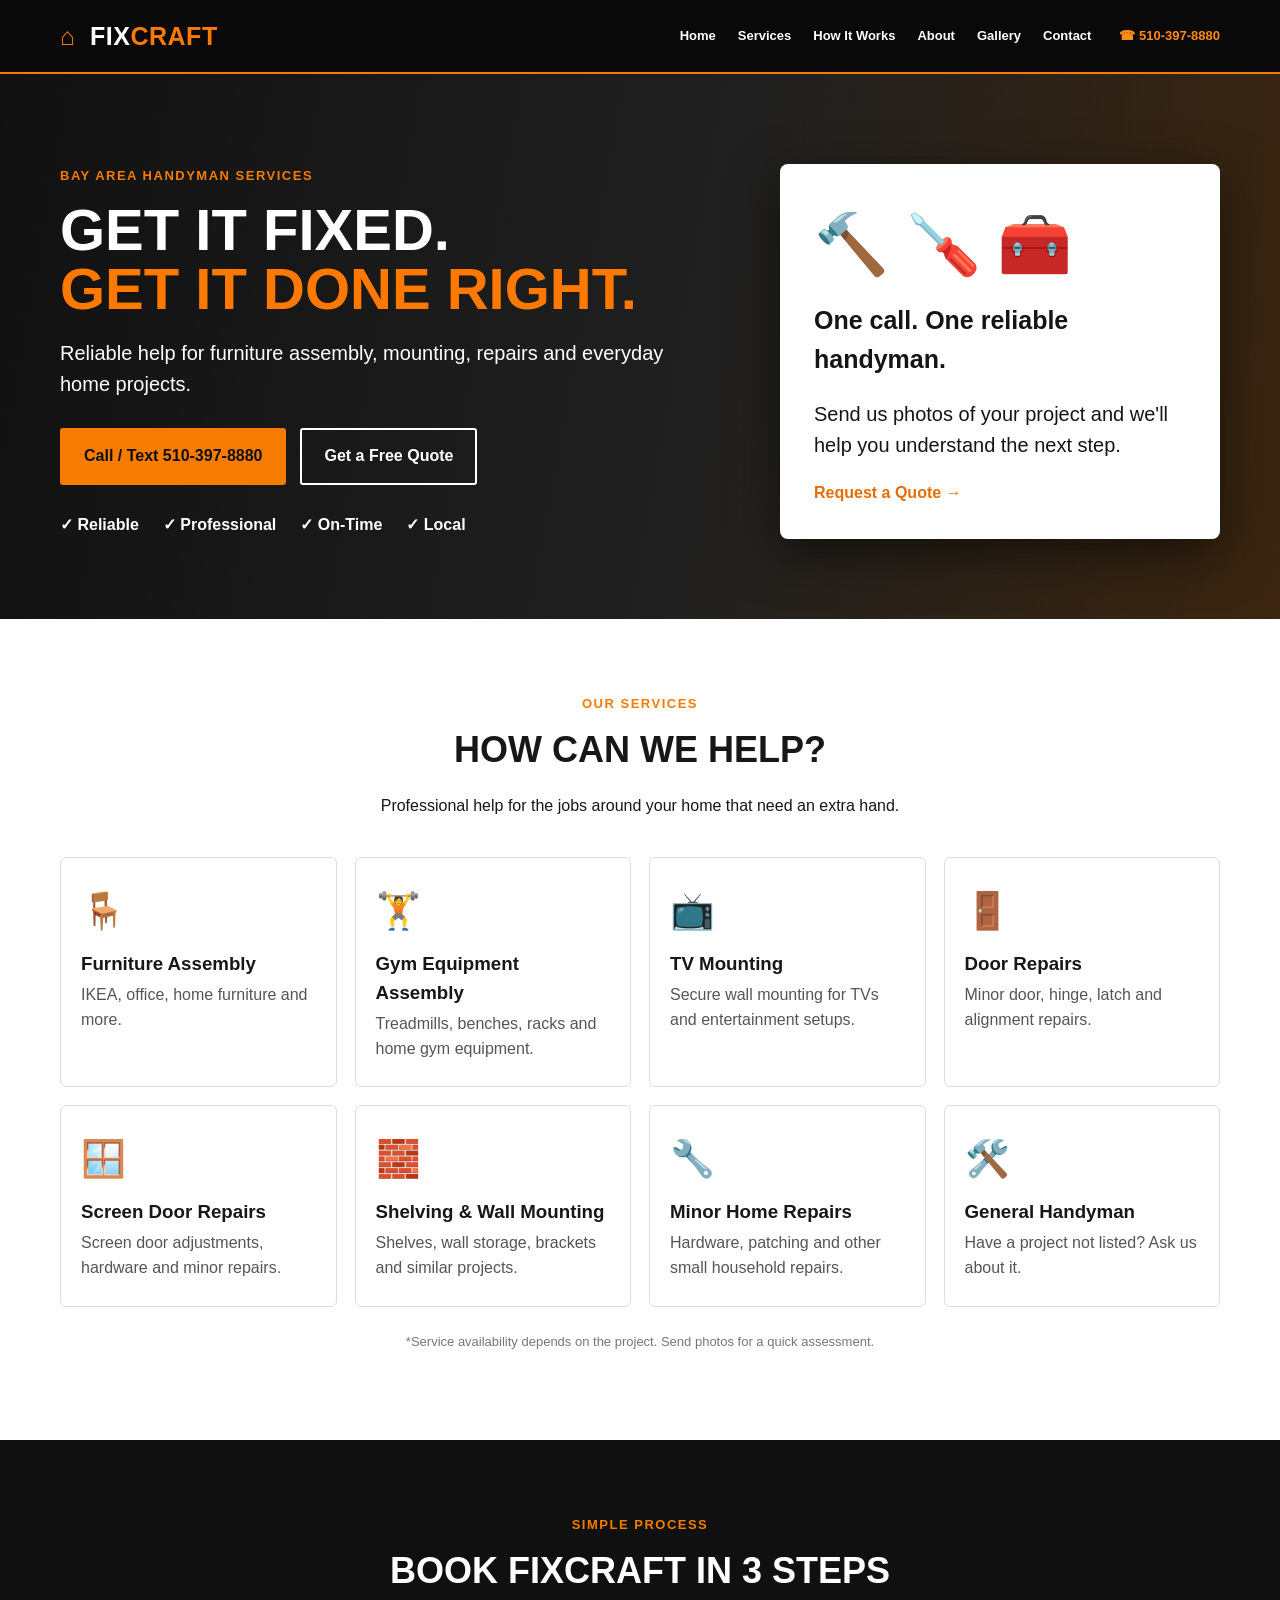
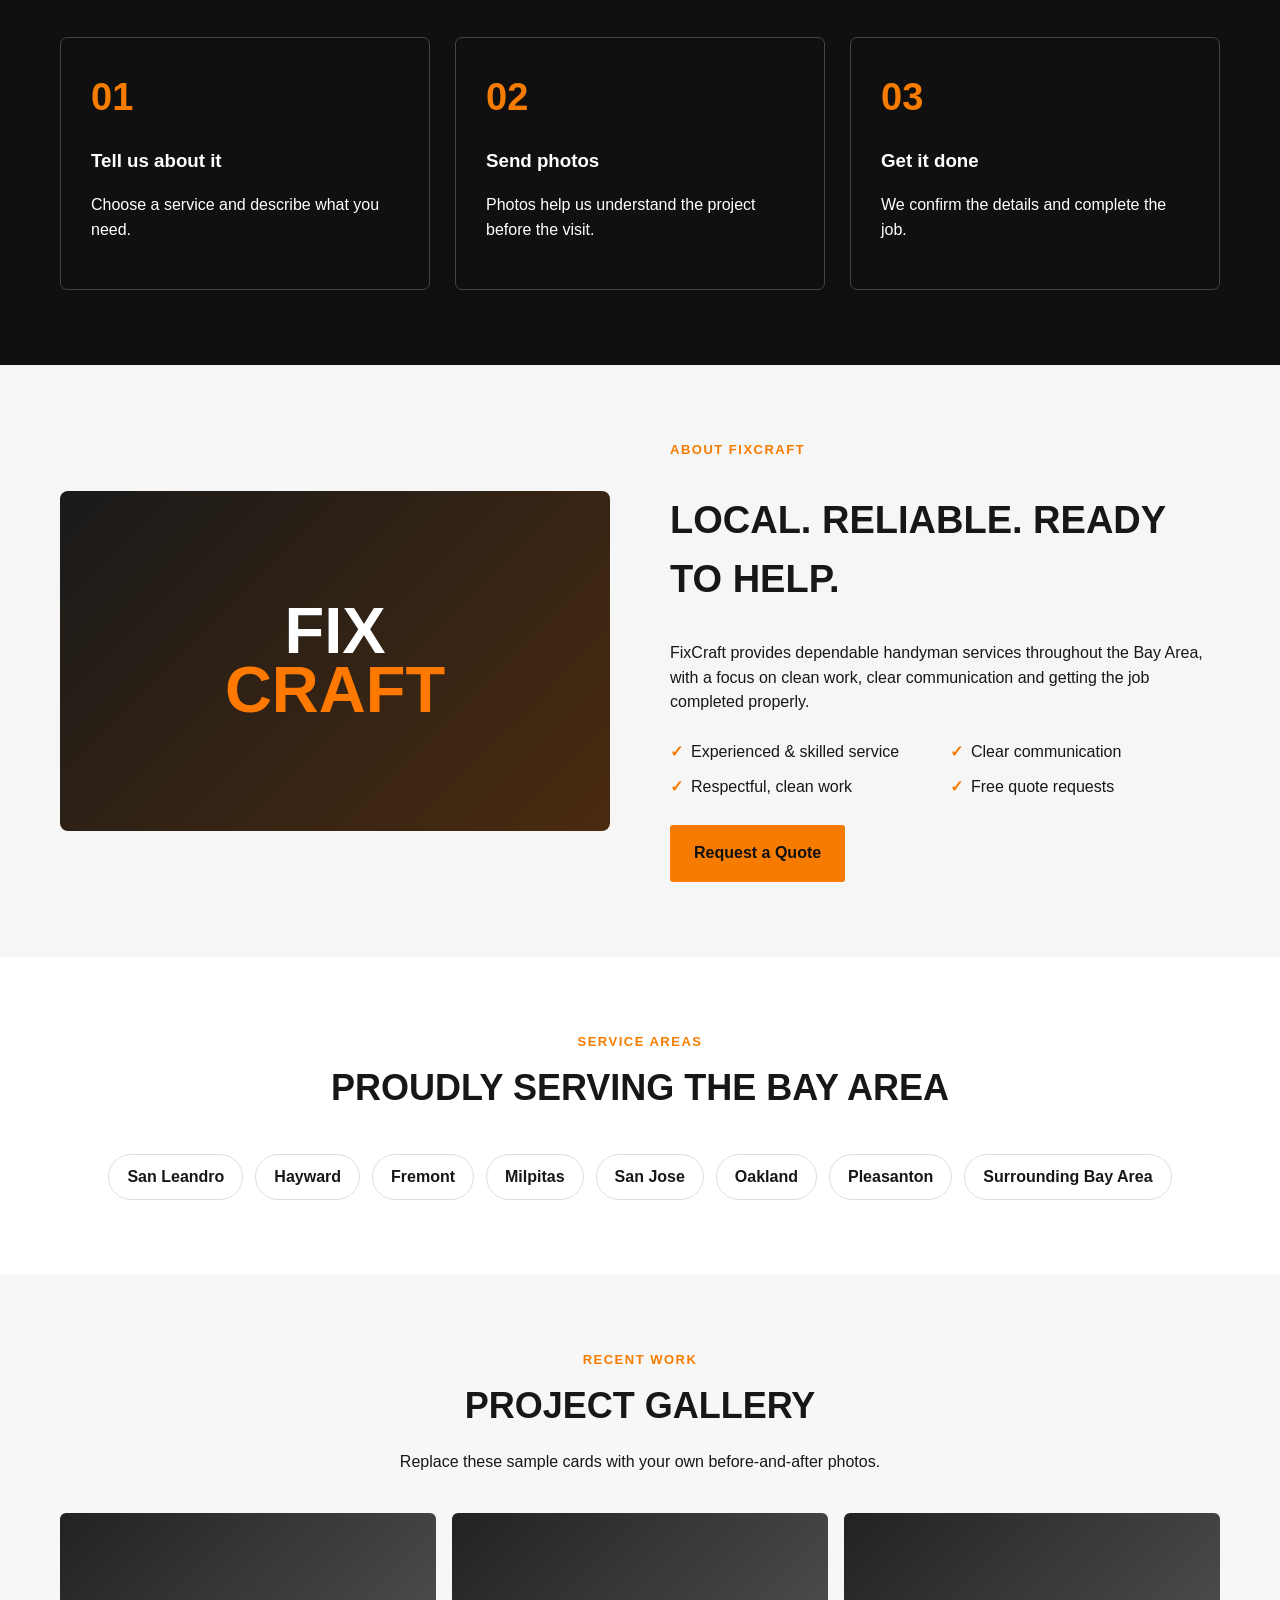
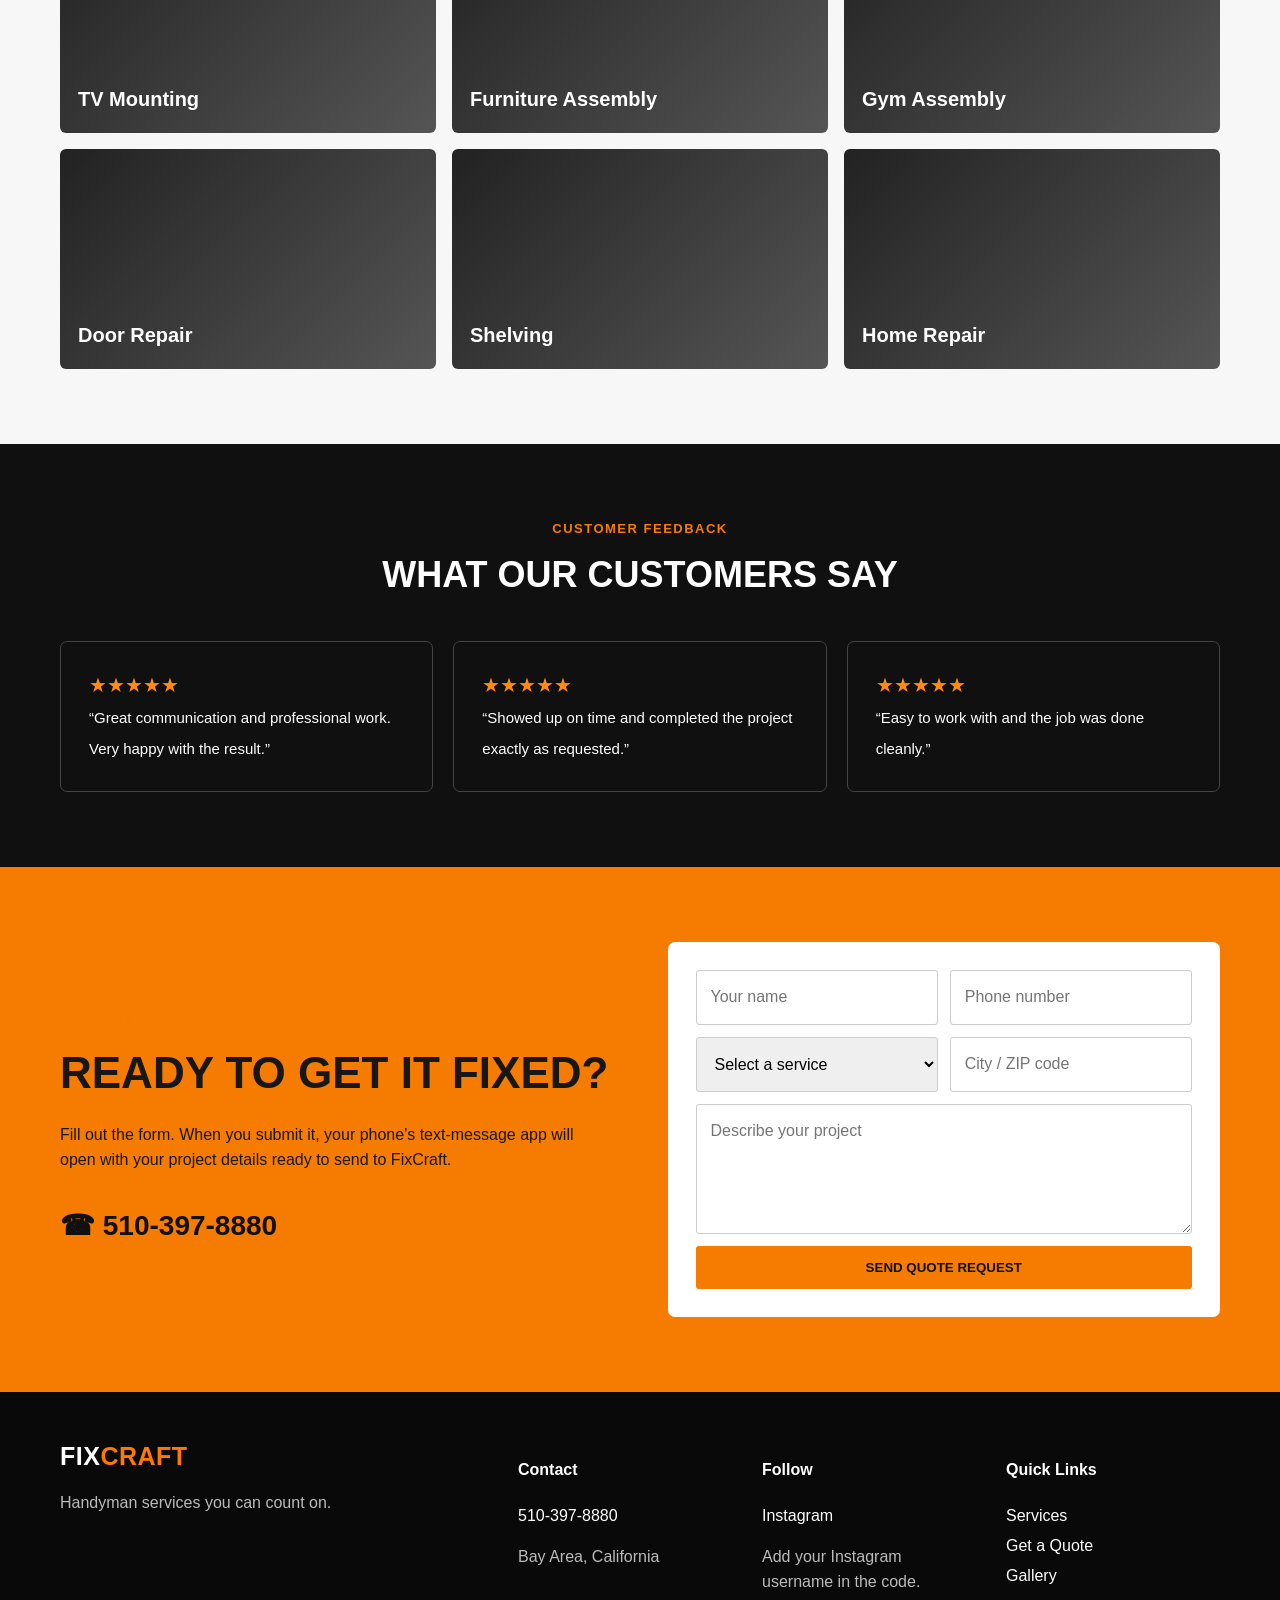
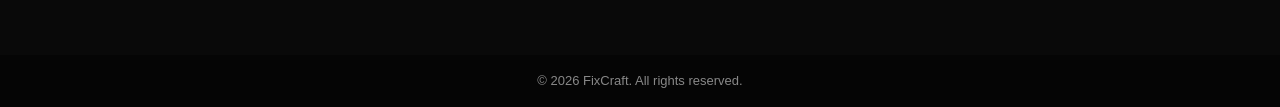
==== FixCraft_index_single_file.html @ e40ebe6e "Add files via upload" ====
<!DOCTYPE html>
<html lang="en">
<head>
  <meta charset="UTF-8">
  <meta name="viewport" content="width=device-width, initial-scale=1.0">
  <meta name="description" content="FixCraft - professional handyman services in the Bay Area. Furniture assembly, gym assembly, TV mounting, door repairs, shelving and general home repairs.">
  <title>FixCraft | Bay Area Handyman Services</title>
  <style>
*{box-sizing:border-box}html{scroll-behavior:smooth}body{margin:0;font-family:Arial,Helvetica,sans-serif;color:#171717;background:#fff;line-height:1.55}.container{width:min(1160px,92%);margin:auto}.topbar{position:sticky;top:0;z-index:10;background:#090909;color:#fff;border-bottom:2px solid #f57c00}.nav{height:72px;display:flex;align-items:center;gap:28px}.logo{font-size:25px;font-weight:900;color:#fff;text-decoration:none;letter-spacing:.5px}.logo span{color:#ff7900}.logo-mark{color:#ff7900;margin-right:7px}.nav nav{display:flex;gap:22px;margin-left:auto}.nav nav a,.phone{color:#fff;text-decoration:none;font-size:13px;font-weight:700}.phone{color:#ff8a16}.menu{display:none;background:none;border:0;color:white;font-size:28px}.hero{background:linear-gradient(100deg,#111 0%,#202020 55%,#3b250f 100%);color:#fff;padding:90px 0 80px}.hero-grid{display:grid;grid-template-columns:1.2fr .8fr;gap:60px;align-items:center}.eyebrow{color:#f57c00;font-weight:900;letter-spacing:1.5px;font-size:13px}.hero h1{font-size:58px;line-height:1.02;margin:14px 0}.hero h1 span{color:#ff7900}.hero p{font-size:20px;max-width:650px}.actions{display:flex;gap:14px;flex-wrap:wrap;margin:28px 0}.btn{display:inline-block;padding:14px 22px;border-radius:3px;text-decoration:none;font-weight:800;border:2px solid #f57c00;cursor:pointer}.primary{background:#f57c00;color:#111}.outline{color:#fff;border-color:#fff}.trust{display:flex;gap:24px;flex-wrap:wrap;font-weight:700}.hero-card{background:#fff;color:#151515;padding:34px;border-radius:8px;box-shadow:0 15px 50px #0008}.tool-art{font-size:60px;margin-bottom:10px}.hero-card h3{font-size:25px;margin:10px 0}.card-link{color:#e66d00;font-weight:900;text-decoration:none}.section{padding:75px 0}.section-head{text-align:center;max-width:760px;margin:0 auto 38px}.section-head h2{font-size:36px;margin:8px 0}.cards{display:grid;grid-template-columns:repeat(4,1fr);gap:18px}.service{border:1px solid #ddd;padding:25px 20px;border-radius:6px;min-height:190px;transition:.2s}.service:hover{transform:translateY(-4px);box-shadow:0 10px 30px #0001;border-color:#f57c00}.icon{font-size:36px}.service h3{margin:10px 0 5px}.service p{margin:0;color:#555}.note{text-align:center;color:#777;font-size:13px;margin-top:25px}.dark{background:#101010;color:#fff}.light{color:#fff}.steps{display:grid;grid-template-columns:repeat(3,1fr);gap:25px}.steps>div{border:1px solid #444;padding:30px;border-radius:7px}.steps b{font-size:38px;color:#f57c00}.about{background:#f6f6f6}.about-grid{display:grid;grid-template-columns:1fr 1fr;gap:60px;align-items:center}.about-image{height:340px;background:linear-gradient(135deg,#1a1a1a,#4a2b10);border-radius:8px;display:grid;place-items:center;color:#fff;font-size:65px;font-weight:900;text-align:center;line-height:.9}.about-image span{color:#ff7900}.about h2{font-size:38px}.checks{padding:0;list-style:none;display:grid;grid-template-columns:1fr 1fr;gap:10px;margin:25px 0}.checks li:before{content:"✓";color:#f57c00;font-weight:900;margin-right:8px}.pills{display:flex;justify-content:center;gap:12px;flex-wrap:wrap}.pills span{padding:10px 18px;border:1px solid #ddd;border-radius:30px;background:#fff;font-weight:700}.gallery{background:#f7f7f7}.gallery-grid{display:grid;grid-template-columns:repeat(3,1fr);gap:16px}.photo{height:220px;background:linear-gradient(135deg,#222,#555);border-radius:6px;display:flex;align-items:end;padding:18px;color:#fff;font-size:20px;font-weight:900}.review-grid{display:grid;grid-template-columns:repeat(3,1fr);gap:20px}.review-grid blockquote{margin:0;border:1px solid #444;padding:28px;border-radius:7px;color:#ff8a16;font-size:20px}.review-grid span{color:#fff;font-size:15px}.quote{background:#f57c00}.quote-grid{display:grid;grid-template-columns:1fr 1fr;gap:55px;align-items:center}.quote h2{font-size:44px;margin:8px 0}.big-phone{display:inline-block;font-size:28px;font-weight:900;color:#111;text-decoration:none;margin-top:15px}form{background:#fff;padding:28px;border-radius:7px;display:grid;grid-template-columns:1fr 1fr;gap:12px}input,select,textarea{width:100%;padding:14px;border:1px solid #ccc;border-radius:3px;font:inherit}textarea{grid-column:1/-1;min-height:130px;resize:vertical}.full{grid-column:1/-1;border:0}.contact{background:#090909;color:#fff;padding:45px 0}.contact-grid{display:grid;grid-template-columns:2fr 1fr 1fr 1fr;gap:30px}.contact a{display:block;color:#fff;text-decoration:none;margin:5px 0}.contact p{color:#bbb}footer{background:#050505;color:#888;text-align:center;padding:16px;font-size:13px}@media(max-width:850px){.nav{height:64px}.nav nav{display:none}.nav .phone{margin-left:auto}.menu{display:block;order:2}.nav .phone{order:1}.nav nav.open{display:flex;position:absolute;left:0;right:0;top:64px;background:#090909;flex-direction:column;padding:20px}.nav .menu{order:0}.hero-grid,.about-grid,.quote-grid{grid-template-columns:1fr}.hero h1{font-size:43px}.cards{grid-template-columns:repeat(2,1fr)}.steps,.review-grid{grid-template-columns:1fr}.gallery-grid{grid-template-columns:1fr 1fr}.contact-grid{grid-template-columns:1fr 1fr}}@media(max-width:560px){.cards,.gallery-grid,.contact-grid{grid-template-columns:1fr}.hero{padding:60px 0}.hero h1{font-size:38px}.section{padding:55px 0}.section-head h2,.about h2,.quote h2{font-size:30px}.trust{gap:12px;font-size:13px}form{grid-template-columns:1fr}textarea,.full{grid-column:auto}.nav .phone{font-size:11px}.logo{font-size:21px}}

</style>
</head>
<body>
  <header class="topbar">
    <div class="container nav">
      <a class="logo" href="#home"><span class="logo-mark">⌂</span> FIX<span>CRAFT</span></a>
      <button class="menu" aria-label="Open menu">☰</button>
      <nav>
        <a href="#home">Home</a>
        <a href="#services">Services</a>
        <a href="#how">How It Works</a>
        <a href="#about">About</a>
        <a href="#gallery">Gallery</a>
        <a href="#contact">Contact</a>
      </nav>
      <a class="phone" href="tel:+15103978880">☎ 510-397-8880</a>
    </div>
  </header>

  <main>
    <section id="home" class="hero">
      <div class="container hero-grid">
        <div>
          <div class="eyebrow">BAY AREA HANDYMAN SERVICES</div>
          <h1>GET IT FIXED.<br><span>GET IT DONE RIGHT.</span></h1>
          <p>Reliable help for furniture assembly, mounting, repairs and everyday home projects.</p>
          <div class="actions">
            <a class="btn primary" href="tel:+15103978880">Call / Text 510-397-8880</a>
            <a class="btn outline" href="#quote">Get a Free Quote</a>
          </div>
          <div class="trust">
            <span>✓ Reliable</span><span>✓ Professional</span><span>✓ On-Time</span><span>✓ Local</span>
          </div>
        </div>
        <div class="hero-card">
          <div class="tool-art">🔨 🪛 🧰</div>
          <h3>One call. One reliable handyman.</h3>
          <p>Send us photos of your project and we'll help you understand the next step.</p>
          <a href="#quote" class="card-link">Request a Quote →</a>
        </div>
      </div>
    </section>

    <section id="services" class="section">
      <div class="container">
        <div class="section-head">
          <div class="eyebrow">OUR SERVICES</div>
          <h2>HOW CAN WE HELP?</h2>
          <p>Professional help for the jobs around your home that need an extra hand.</p>
        </div>
        <div class="cards">
          <article class="service"><div class="icon">🪑</div><h3>Furniture Assembly</h3><p>IKEA, office, home furniture and more.</p></article>
          <article class="service"><div class="icon">🏋️</div><h3>Gym Equipment Assembly</h3><p>Treadmills, benches, racks and home gym equipment.</p></article>
          <article class="service"><div class="icon">📺</div><h3>TV Mounting</h3><p>Secure wall mounting for TVs and entertainment setups.</p></article>
          <article class="service"><div class="icon">🚪</div><h3>Door Repairs</h3><p>Minor door, hinge, latch and alignment repairs.</p></article>
          <article class="service"><div class="icon">🪟</div><h3>Screen Door Repairs</h3><p>Screen door adjustments, hardware and minor repairs.</p></article>
          <article class="service"><div class="icon">🧱</div><h3>Shelving & Wall Mounting</h3><p>Shelves, wall storage, brackets and similar projects.</p></article>
          <article class="service"><div class="icon">🔧</div><h3>Minor Home Repairs</h3><p>Hardware, patching and other small household repairs.</p></article>
          <article class="service"><div class="icon">🛠️</div><h3>General Handyman</h3><p>Have a project not listed? Ask us about it.</p></article>
        </div>
        <p class="note">*Service availability depends on the project. Send photos for a quick assessment.</p>
      </div>
    </section>

    <section id="how" class="section dark">
      <div class="container">
        <div class="section-head light">
          <div class="eyebrow">SIMPLE PROCESS</div>
          <h2>BOOK FIXCRAFT IN 3 STEPS</h2>
        </div>
        <div class="steps">
          <div><b>01</b><h3>Tell us about it</h3><p>Choose a service and describe what you need.</p></div>
          <div><b>02</b><h3>Send photos</h3><p>Photos help us understand the project before the visit.</p></div>
          <div><b>03</b><h3>Get it done</h3><p>We confirm the details and complete the job.</p></div>
        </div>
      </div>
    </section>

    <section id="about" class="section about">
      <div class="container about-grid">
        <div class="about-image"><div>FIX<br><span>CRAFT</span></div></div>
        <div>
          <div class="eyebrow">ABOUT FIXCRAFT</div>
          <h2>LOCAL. RELIABLE. READY TO HELP.</h2>
          <p>FixCraft provides dependable handyman services throughout the Bay Area, with a focus on clean work, clear communication and getting the job completed properly.</p>
          <ul class="checks">
            <li>Experienced & skilled service</li>
            <li>Clear communication</li>
            <li>Respectful, clean work</li>
            <li>Free quote requests</li>
          </ul>
          <a class="btn primary" href="#quote">Request a Quote</a>
        </div>
      </div>
    </section>

    <section class="section areas">
      <div class="container">
        <div class="section-head">
          <div class="eyebrow">SERVICE AREAS</div>
          <h2>PROUDLY SERVING THE BAY AREA</h2>
        </div>
        <div class="pills">
          <span>San Leandro</span><span>Hayward</span><span>Fremont</span><span>Milpitas</span>
          <span>San Jose</span><span>Oakland</span><span>Pleasanton</span><span>Surrounding Bay Area</span>
        </div>
      </div>
    </section>

    <section id="gallery" class="section gallery">
      <div class="container">
        <div class="section-head">
          <div class="eyebrow">RECENT WORK</div>
          <h2>PROJECT GALLERY</h2>
          <p>Replace these sample cards with your own before-and-after photos.</p>
        </div>
        <div class="gallery-grid">
          <div class="photo">TV Mounting</div><div class="photo">Furniture Assembly</div>
          <div class="photo">Gym Assembly</div><div class="photo">Door Repair</div>
          <div class="photo">Shelving</div><div class="photo">Home Repair</div>
        </div>
      </div>
    </section>

    <section class="section reviews dark">
      <div class="container">
        <div class="section-head light"><div class="eyebrow">CUSTOMER FEEDBACK</div><h2>WHAT OUR CUSTOMERS SAY</h2></div>
        <div class="review-grid">
          <blockquote>★★★★★<br><span>“Great communication and professional work. Very happy with the result.”</span></blockquote>
          <blockquote>★★★★★<br><span>“Showed up on time and completed the project exactly as requested.”</span></blockquote>
          <blockquote>★★★★★<br><span>“Easy to work with and the job was done cleanly.”</span></blockquote>
        </div>
      </div>
    </section>

    <section id="quote" class="section quote">
      <div class="container quote-grid">
        <div>
          <div class="eyebrow">REQUEST A QUOTE</div>
          <h2>READY TO GET IT FIXED?</h2>
          <p>Fill out the form. When you submit it, your phone's text-message app will open with your project details ready to send to FixCraft.</p>
          <a class="big-phone" href="tel:+15103978880">☎ 510-397-8880</a>
        </div>
        <form id="quoteForm">
          <input id="name" required placeholder="Your name">
          <input id="phoneInput" required placeholder="Phone number" type="tel">
          <select id="service" required>
            <option value="">Select a service</option>
            <option>Furniture Assembly</option><option>Gym Equipment Assembly</option>
            <option>TV Mounting</option><option>Door Repair</option>
            <option>Screen Door Repair</option><option>Shelving & Wall Mounting</option>
            <option>Minor Home Repair</option><option>General Handyman</option>
          </select>
          <input id="city" placeholder="City / ZIP code">
          <textarea id="details" required placeholder="Describe your project"></textarea>
          <button class="btn primary full" type="submit">SEND QUOTE REQUEST</button>
        </form>
      </div>
    </section>

    <section id="contact" class="contact">
      <div class="container contact-grid">
        <div><div class="logo">FIX<span>CRAFT</span></div><p>Handyman services you can count on.</p></div>
        <div><h4>Contact</h4><a href="tel:+15103978880">510-397-8880</a><p>Bay Area, California</p></div>
        <div><h4>Follow</h4><a href="#" id="instagramLink">Instagram</a><p>Add your Instagram username in the code.</p></div>
        <div><h4>Quick Links</h4><a href="#services">Services</a><a href="#quote">Get a Quote</a><a href="#gallery">Gallery</a></div>
      </div>
    </section>
  </main>

  <footer>© 2026 FixCraft. All rights reserved.</footer>
  <script>
const menu=document.querySelector('.menu');const nav=document.querySelector('.nav nav');menu.addEventListener('click',()=>nav.classList.toggle('open'));

document.getElementById('quoteForm').addEventListener('submit', function(e){
  e.preventDefault();
  const name=document.getElementById('name').value.trim();
  const phone=document.getElementById('phoneInput').value.trim();
  const service=document.getElementById('service').value;
  const city=document.getElementById('city').value.trim();
  const details=document.getElementById('details').value.trim();
  const message=`Hi FixCraft! I would like a quote.%0A%0AName: ${encodeURIComponent(name)}%0APhone: ${encodeURIComponent(phone)}%0AService: ${encodeURIComponent(service)}%0ACity/ZIP: ${encodeURIComponent(city)}%0AProject: ${encodeURIComponent(details)}`;
  window.location.href=`sms:+15103978880?body=${message}`;
});

</script>
</body>
</html>
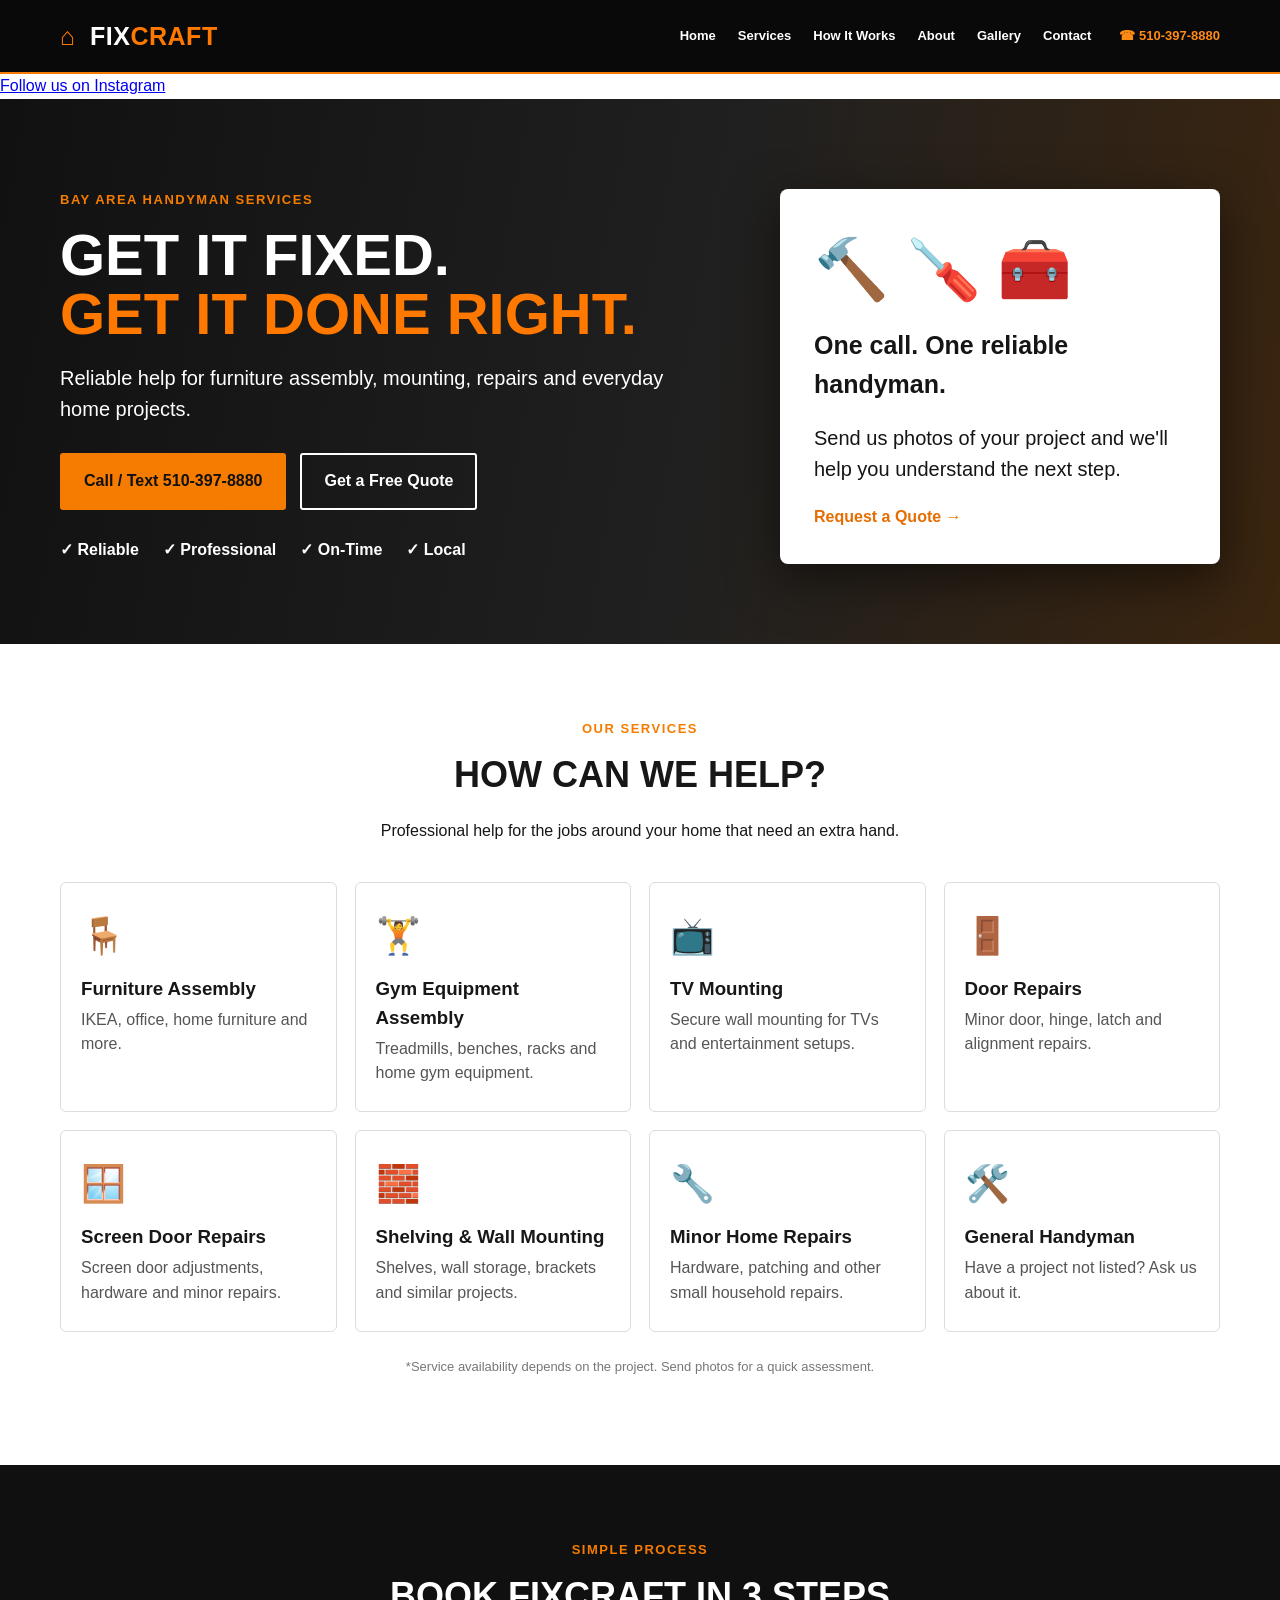
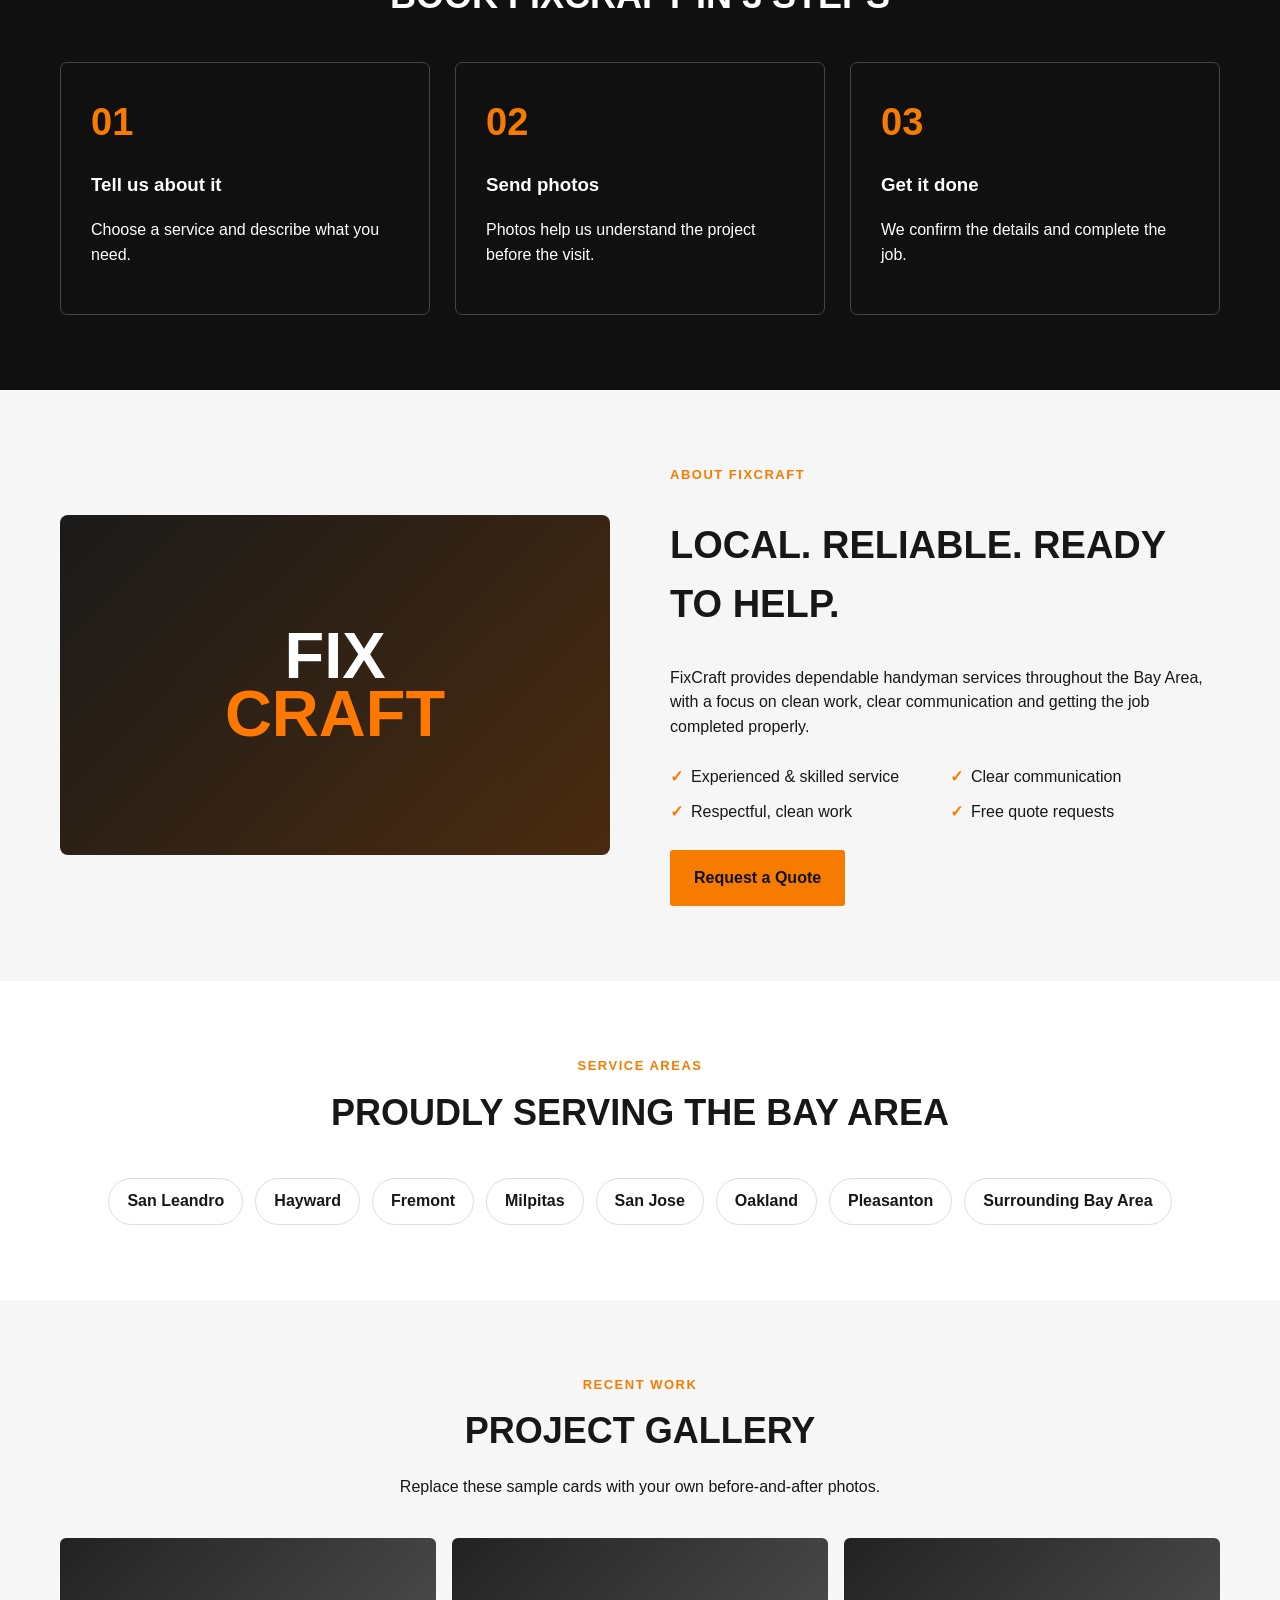
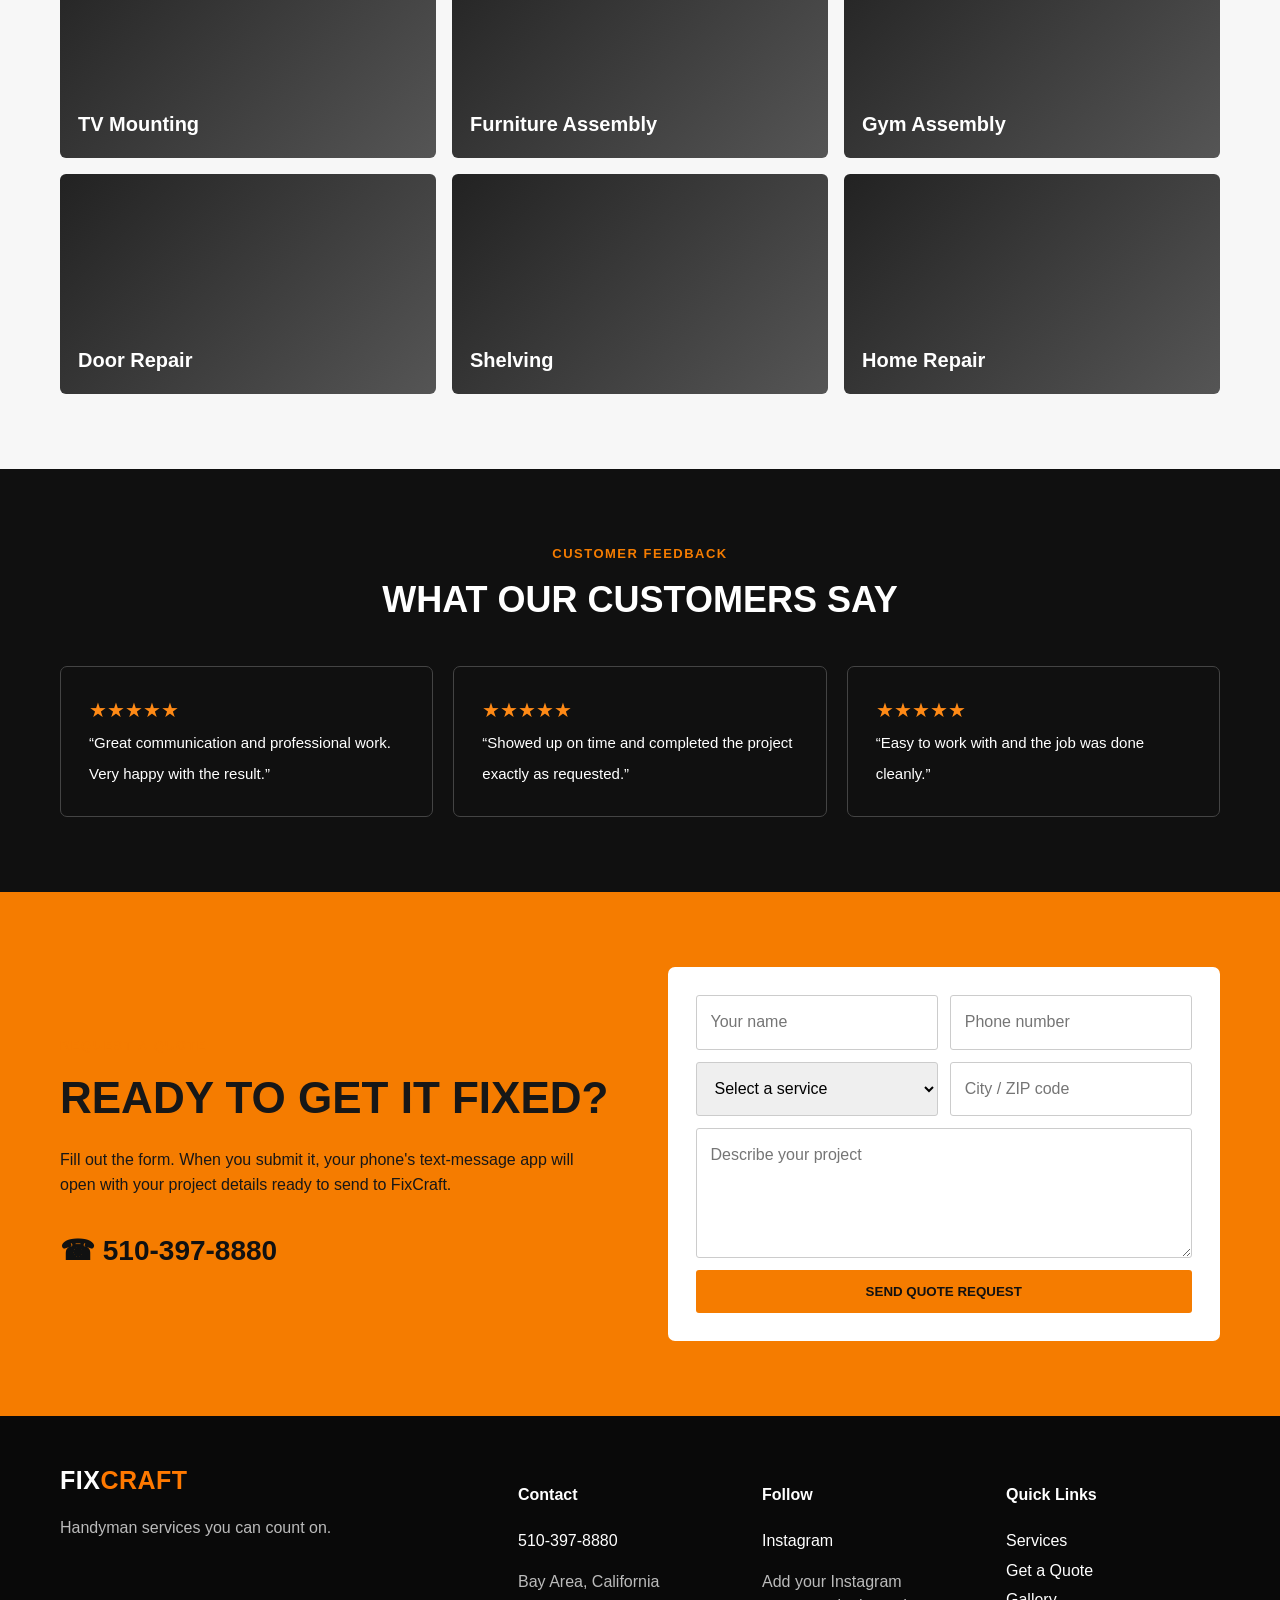
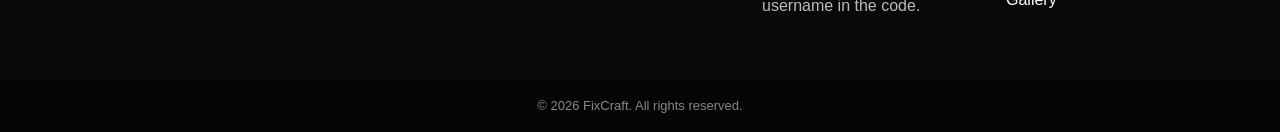
==== commit 23c2a6f0: "Update FixCraft_index_single_file.html" ====
--- a/FixCraft_index_single_file.html
+++ b/FixCraft_index_single_file.html
@@ -26,7 +26,9 @@
       <a class="phone" href="tel:+15103978880">☎ 510-397-8880</a>
     </div>
   </header>
-
+<a href="https://www.instagram.com/fixc_raft/" target="_blank" id="instagramLink">
+  Follow us on Instagram
+</a>
   <main>
     <section id="home" class="hero">
       <div class="container hero-grid">
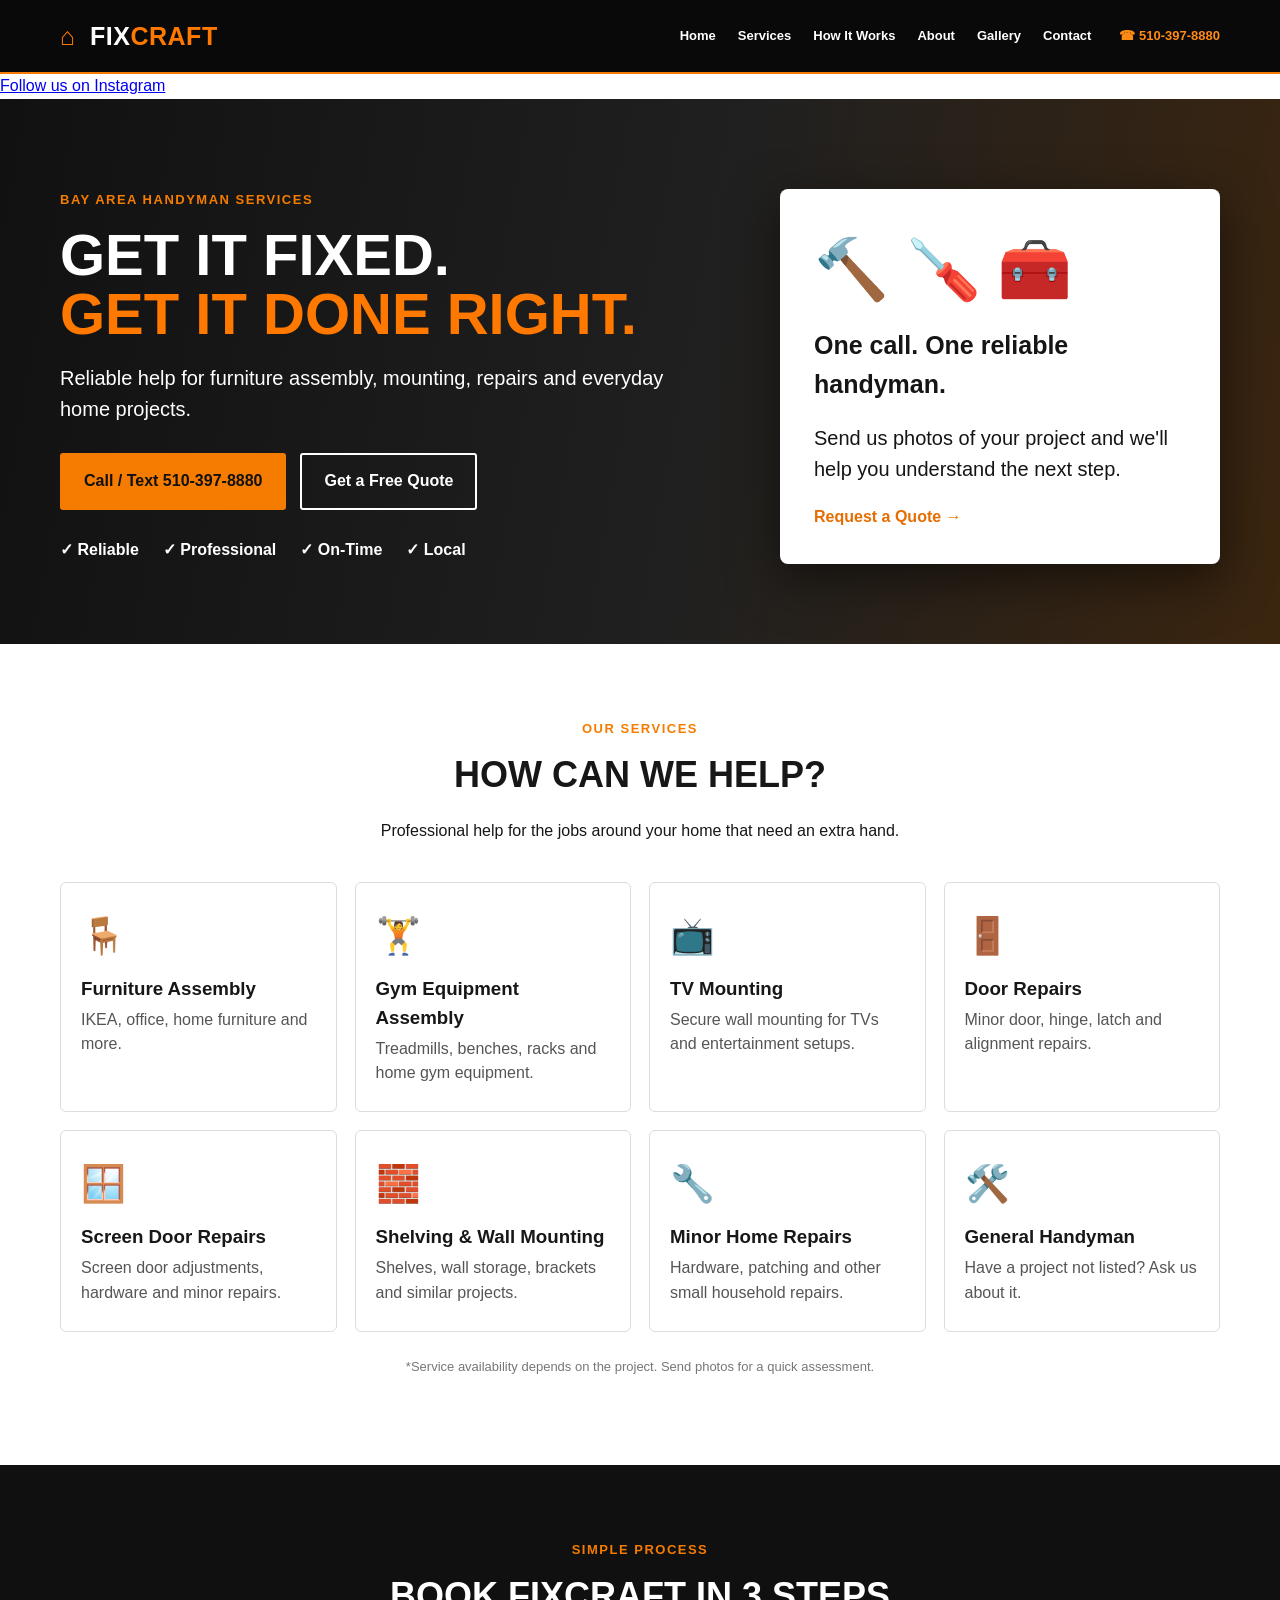
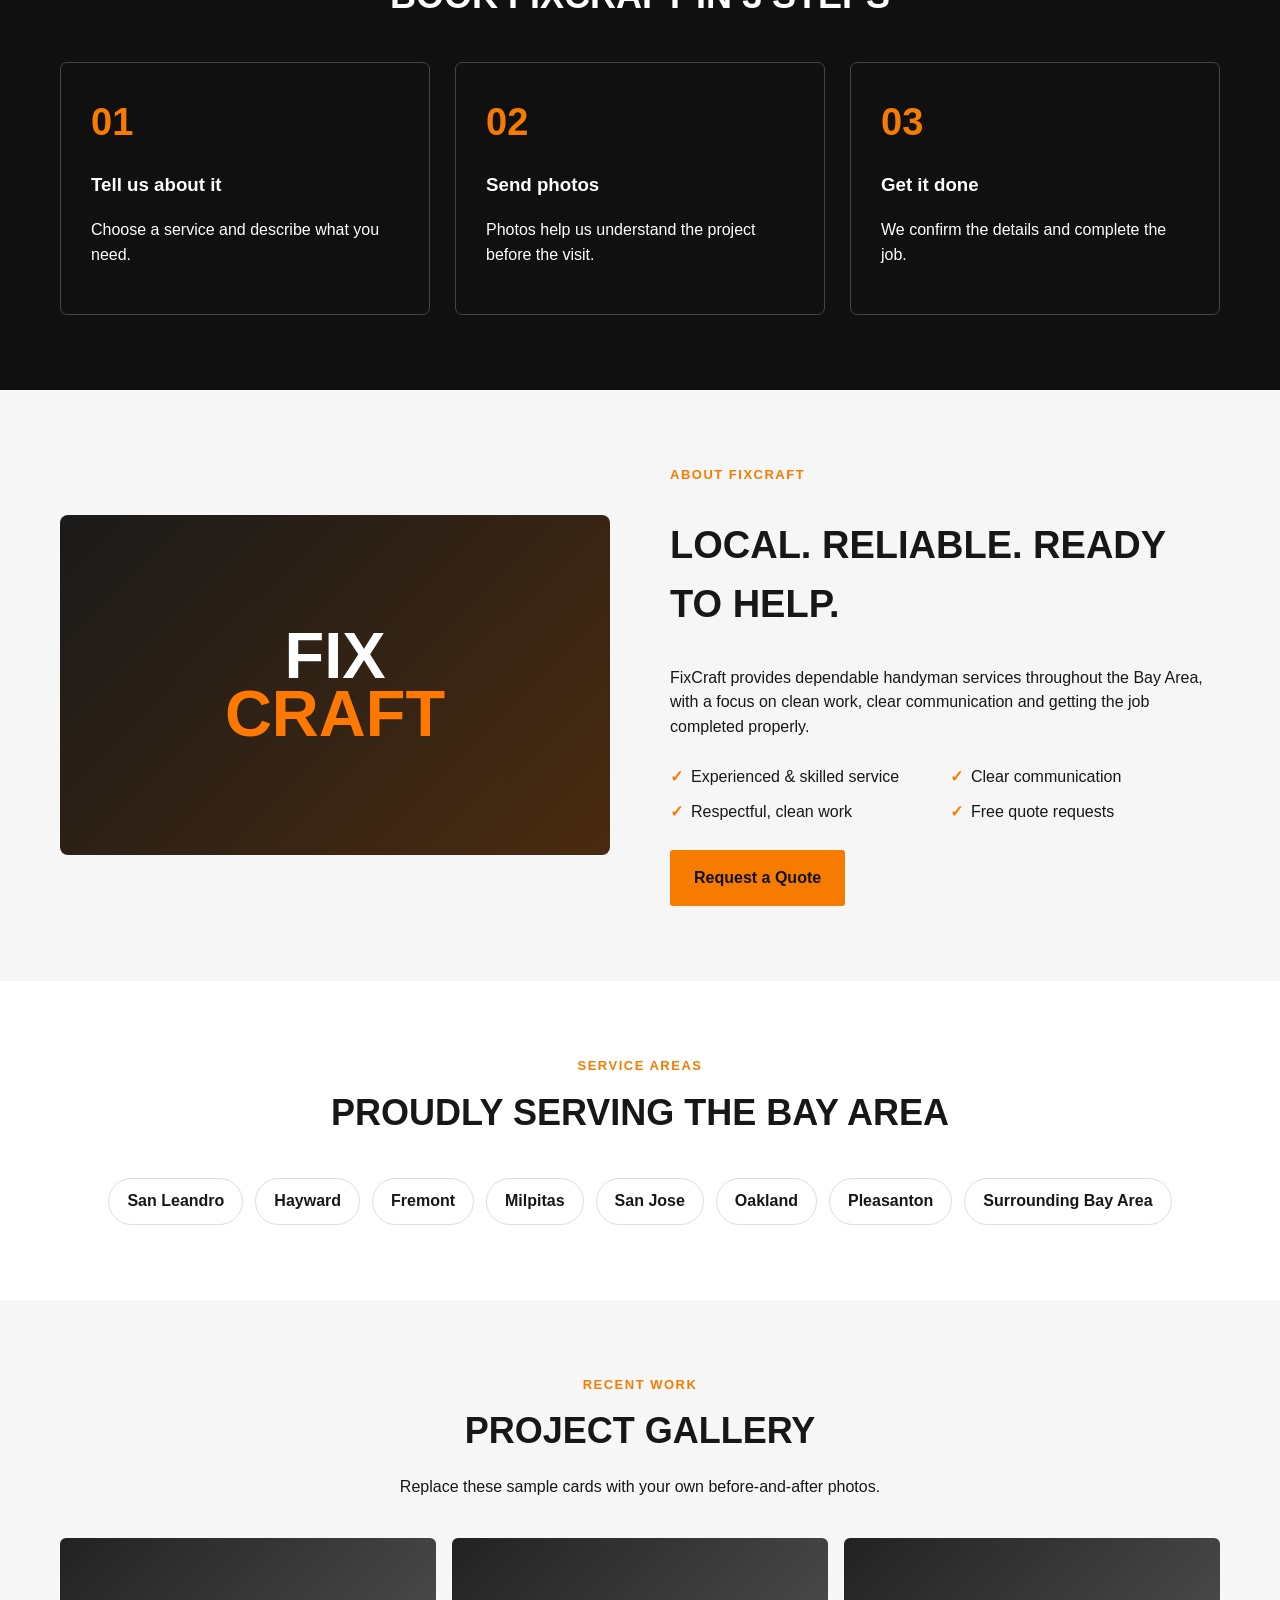
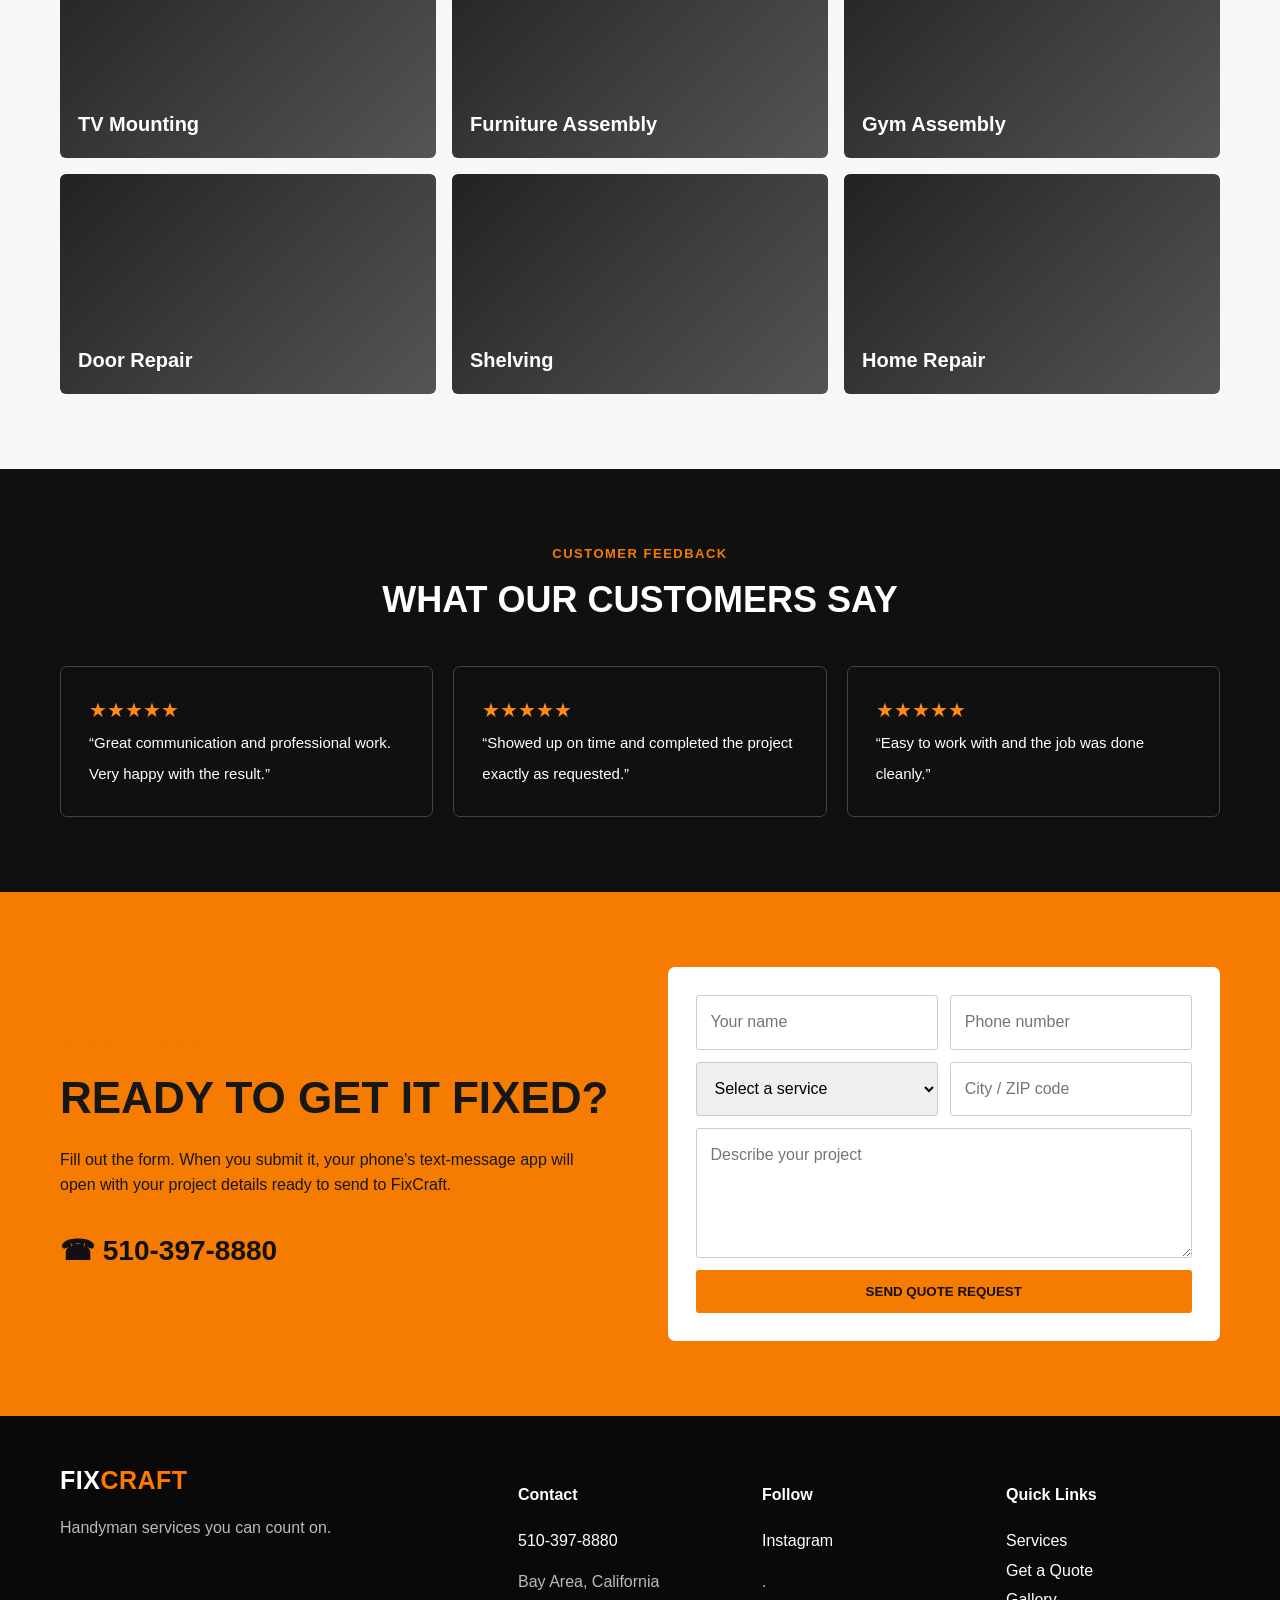
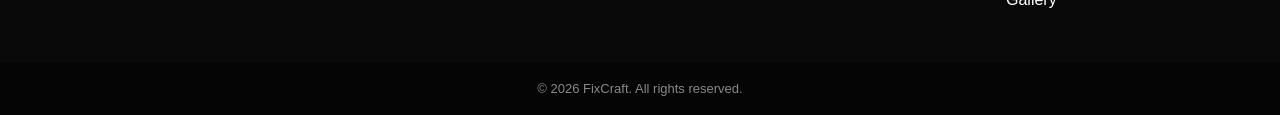
==== commit 9def25a0: "Update FixCraft_index_single_file.html" ====
--- a/FixCraft_index_single_file.html
+++ b/FixCraft_index_single_file.html
@@ -174,7 +174,7 @@
       <div class="container contact-grid">
         <div><div class="logo">FIX<span>CRAFT</span></div><p>Handyman services you can count on.</p></div>
         <div><h4>Contact</h4><a href="tel:+15103978880">510-397-8880</a><p>Bay Area, California</p></div>
-        <div><h4>Follow</h4><a href="#" id="instagramLink">Instagram</a><p>Add your Instagram username in the code.</p></div>
+        <div><h4>Follow</h4><a href="#" id="https://www.instagram.com/fixc_raft?igsh=NTc4MTIwNjQ2YQ%3D%3D&utm_source=qr">Instagram</a><p>.</p></div>
         <div><h4>Quick Links</h4><a href="#services">Services</a><a href="#quote">Get a Quote</a><a href="#gallery">Gallery</a></div>
       </div>
     </section>
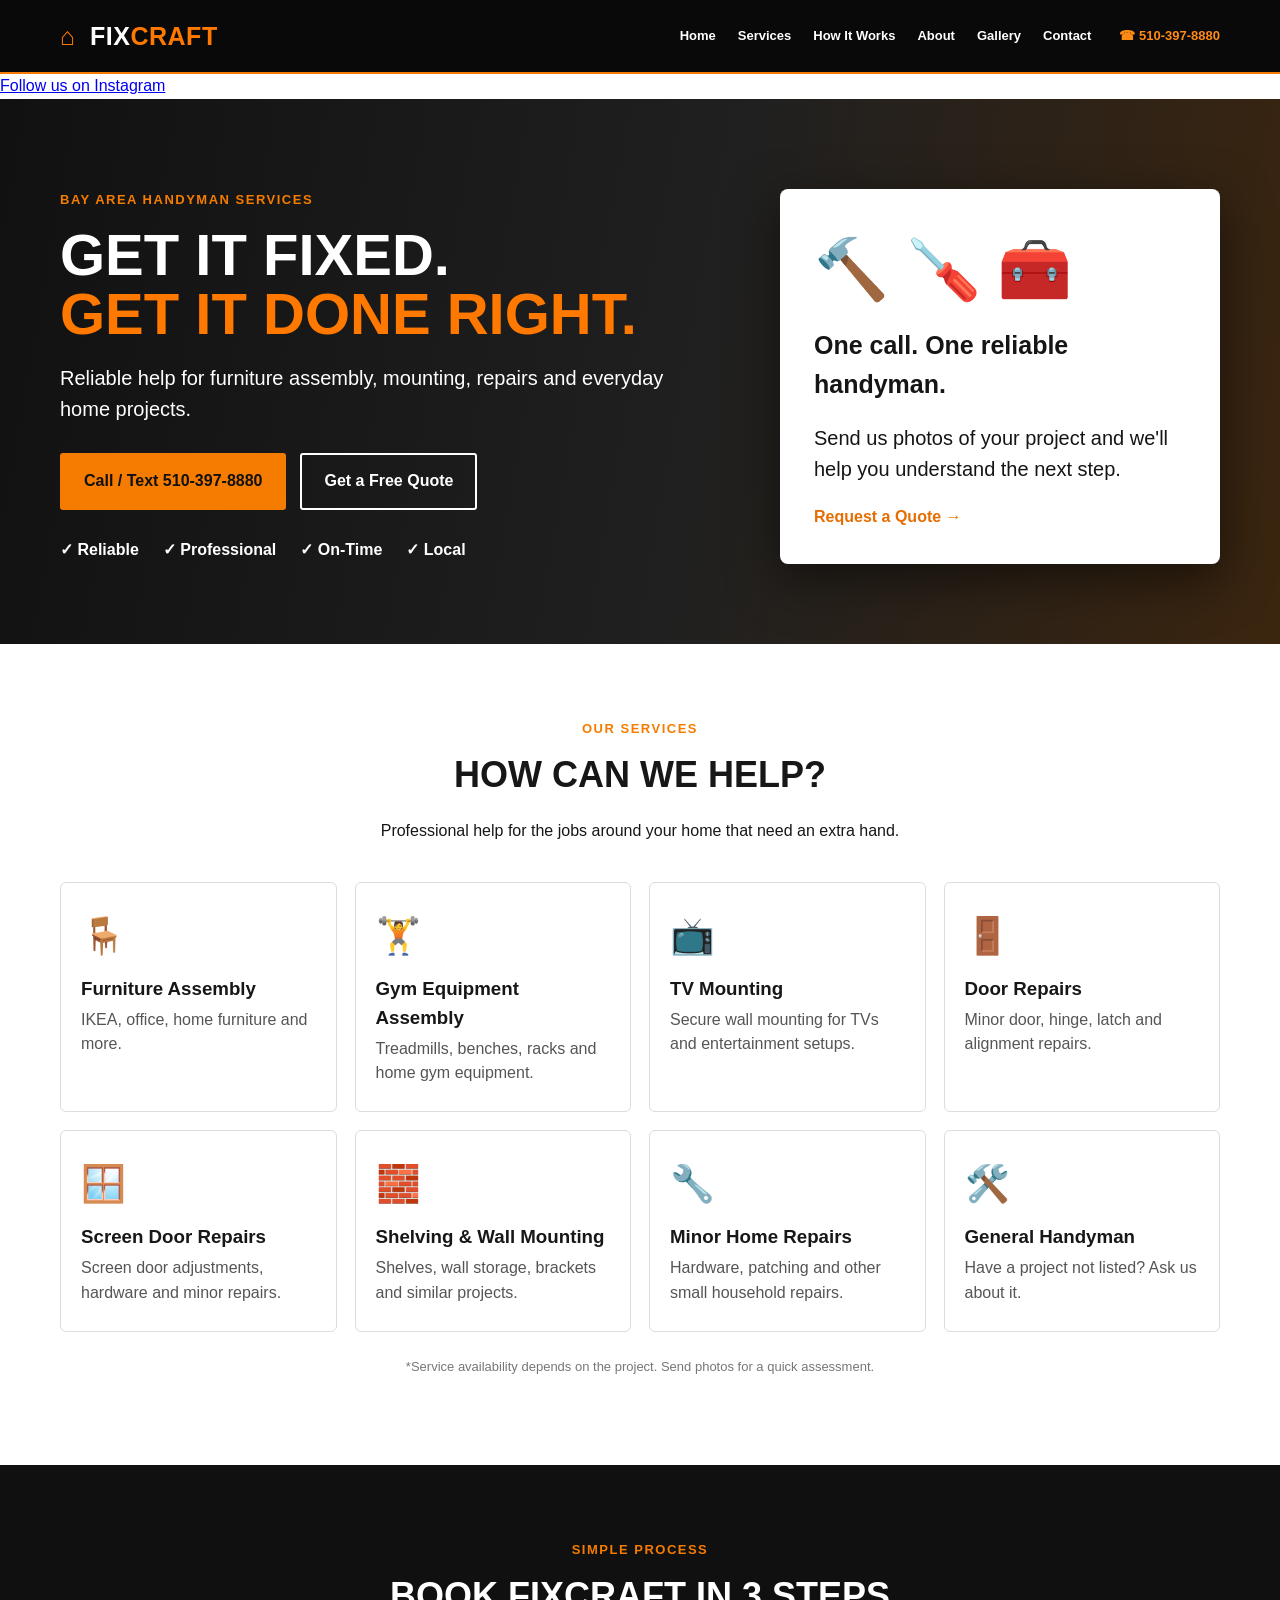
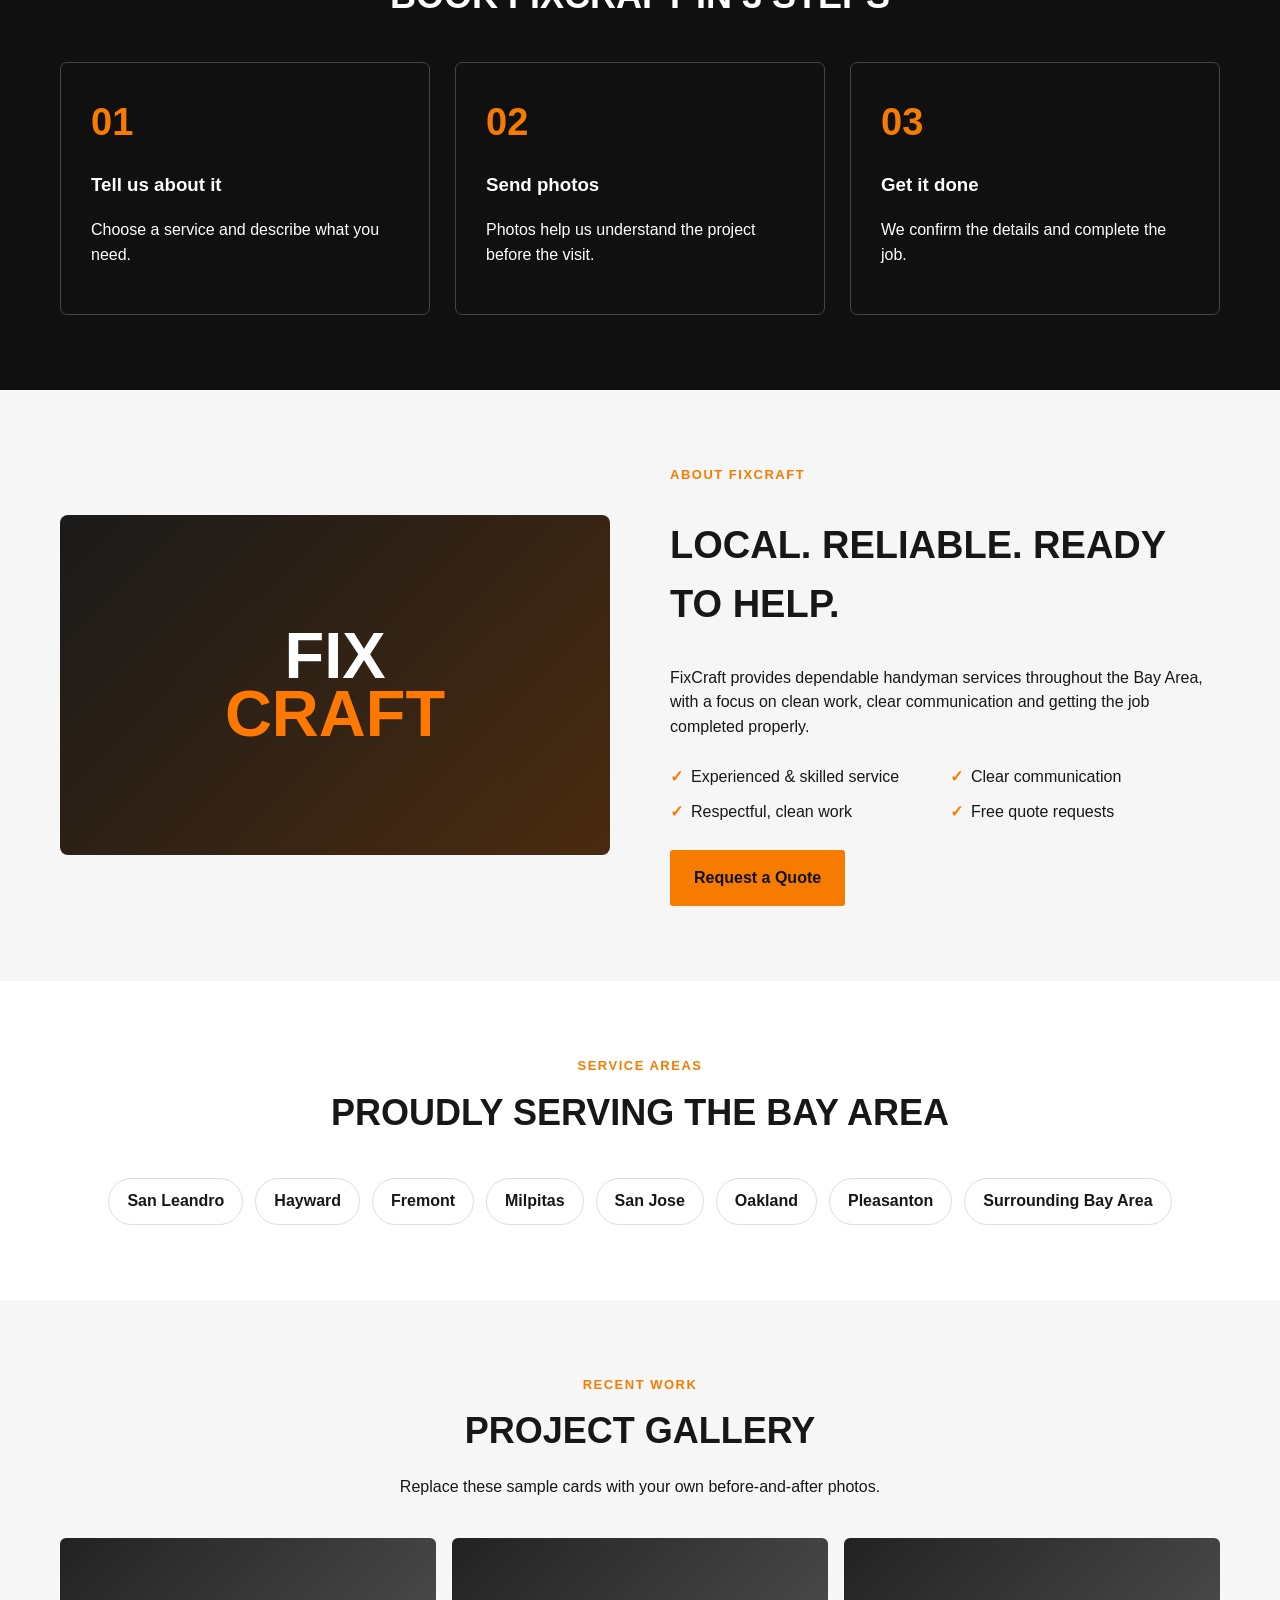
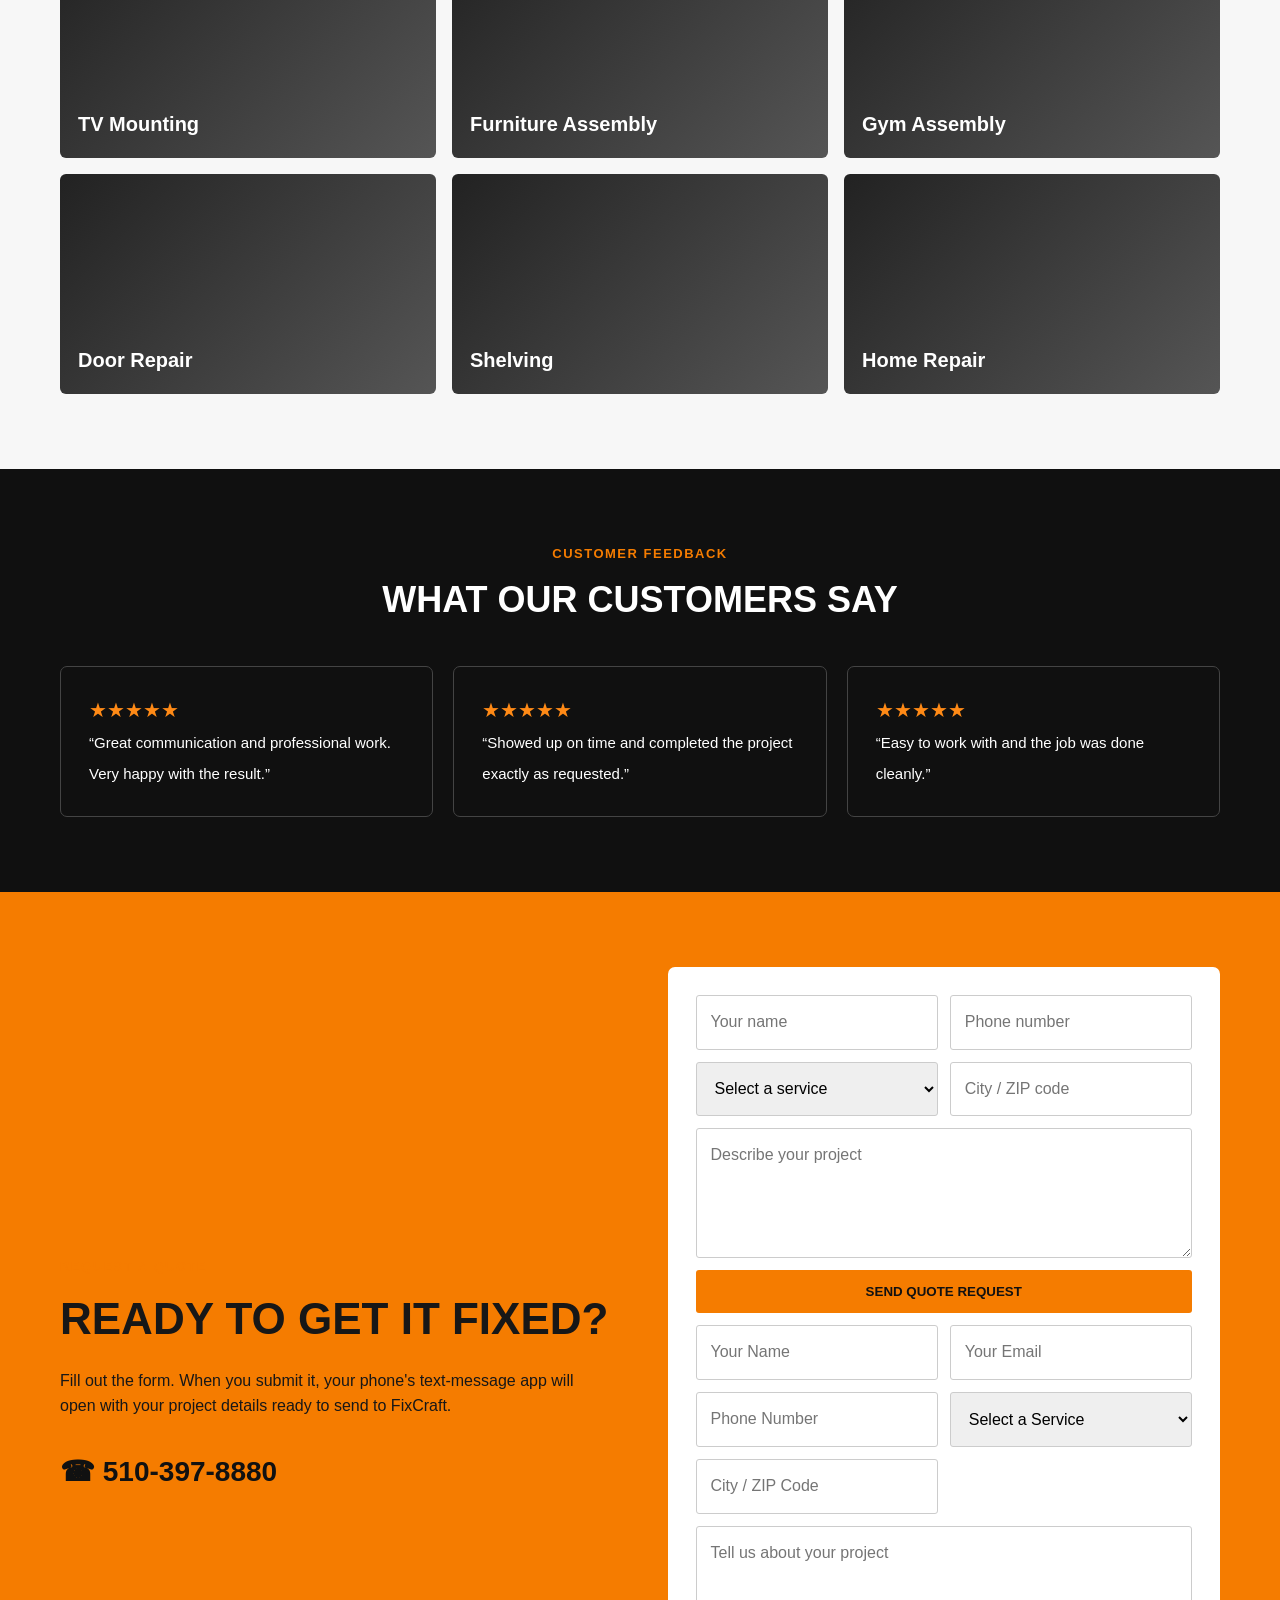
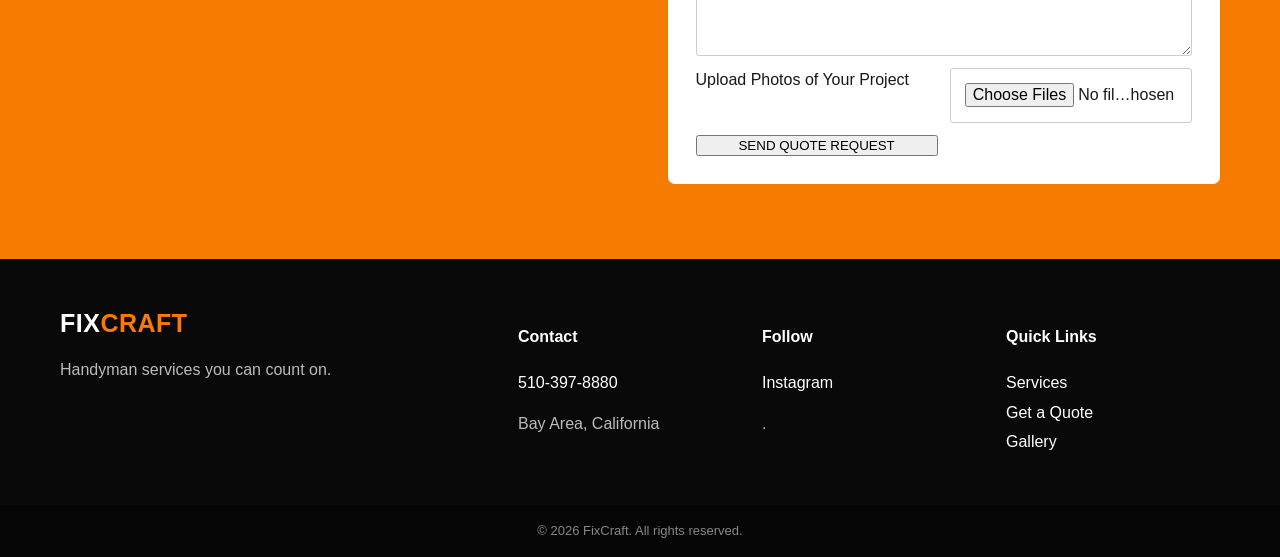
==== commit bbfbb5fc: "Update FixCraft_index_single_file.html" ====
--- a/FixCraft_index_single_file.html
+++ b/FixCraft_index_single_file.html
@@ -166,6 +166,78 @@
           <input id="city" placeholder="City / ZIP code">
           <textarea id="details" required placeholder="Describe your project"></textarea>
           <button class="btn primary full" type="submit">SEND QUOTE REQUEST</button>
+          <form
+  method="POST"
+  action="https://formspree.io/f/xwlevoeb"
+  enctype="multipart/form-data"
+>
+  <input
+    type="text"
+    name="name"
+    placeholder="Your Name"
+    required
+  >
+
+  <input
+    type="email"
+    name="email"
+    placeholder="Your Email"
+    required
+  >
+
+  <input
+    type="tel"
+    name="phone"
+    placeholder="Phone Number"
+    required
+  >
+
+  <select name="service" required>
+    <option value="">Select a Service</option>
+    <option>Furniture Assembly</option>
+    <option>Gym Equipment Assembly</option>
+    <option>TV Mounting</option>
+    <option>Door Repair</option>
+    <option>Screen Door Repair</option>
+    <option>Shelving & Wall Mounting</option>
+    <option>Minor Home Repair</option>
+    <option>General Handyman</option>
+  </select>
+
+  <input
+    type="text"
+    name="city_zip"
+    placeholder="City / ZIP Code"
+    required
+  >
+
+  <textarea
+    name="project_details"
+    placeholder="Tell us about your project"
+    required
+  ></textarea>
+
+  <label>
+    Upload Photos of Your Project
+  </label>
+
+  <input
+    type="file"
+    name="project_photos"
+    accept="image/png,image/jpeg"
+    multiple
+  >
+
+  <input
+    type="hidden"
+    name="_subject"
+    value="New FixCraft Quote Request"
+  >
+
+  <button type="submit">
+    SEND QUOTE REQUEST
+  </button>
+
         </form>
       </div>
     </section>
